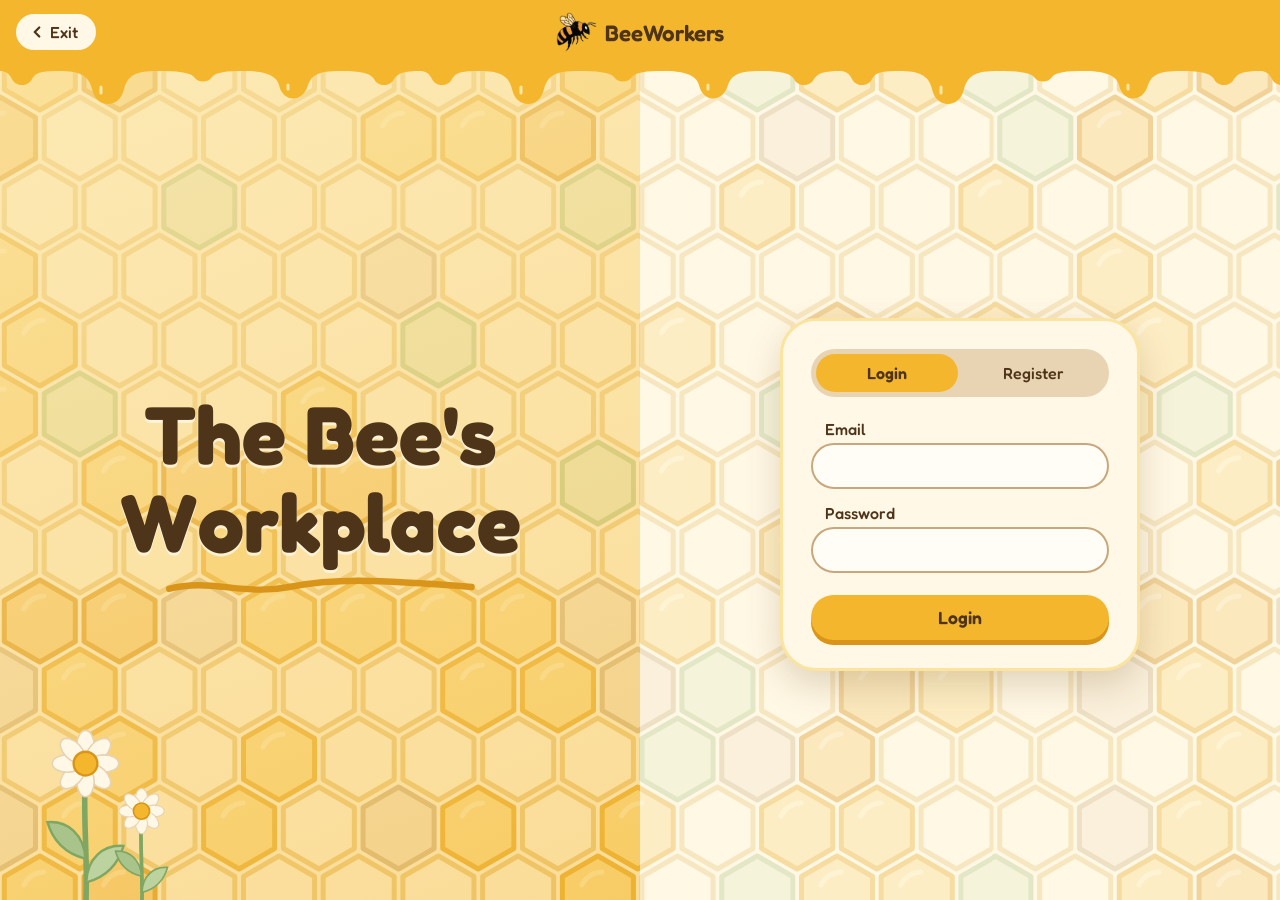
==== index.html @ f86e4fdc "Add BeeWorkers login page mockup Split login/register page with a honeycomb background, a header wit" ====
<!DOCTYPE html>
<html lang="en">
<head>
  <meta charset="UTF-8">
  <meta name="viewport" content="width=device-width, initial-scale=1.0">
  <title>BeeWorkers - Login</title>
  <link rel="preconnect" href="https://fonts.googleapis.com">
  <link rel="preconnect" href="https://fonts.gstatic.com" crossorigin>
  <link rel="stylesheet" href="https://fonts.googleapis.com/css2?family=Fredoka:wght@400;500;600;700&display=swap">
  <link rel="stylesheet" href="style.css">
  <script src="script.js" defer></script>
</head>
<body>
  <header class="site-header">
    <button type="button" class="exit" id="exit-button">
      <svg viewBox="0 0 24 24" width="18" height="18" aria-hidden="true"><path d="M15 6l-6 6 6 6" fill="none" stroke="currentColor" stroke-width="3" stroke-linecap="round" stroke-linejoin="round"/></svg>
      Exit
    </button>
    <div class="brand">
      <img src="images/bees/bee-1.png" alt="">
      <span>BeeWorkers</span>
    </div>
  </header>

  <main class="split">
    <section class="left">
      <img class="flower flower-a" src="images/flower.svg" alt="">
      <img class="flower flower-b" src="images/flower.svg" alt="">
      <div class="logo-text" id="logo-text">
        <h1 id="title" aria-label="The Bee's Workplace">
          <span class="line">The Bee's</span>
          <span class="line">Workplace</span>
        </h1>
        <svg class="underline" viewBox="0 0 400 24" aria-hidden="true" preserveAspectRatio="none">
          <path d="M6 14C60 2 100 22 160 12S270 4 394 12" pathLength="1"/>
        </svg>
      </div>
    </section>

    <section class="right">
      <div class="auth" id="auth">
        <input type="radio" name="tab" id="tab-login" checked>
        <input type="radio" name="tab" id="tab-register">

        <div class="tabs">
          <label for="tab-login">Login</label>
          <label for="tab-register">Register</label>
        </div>

        <form id="login-form">
          <label for="login-email">Email</label>
          <input type="email" id="login-email" autocomplete="email">

          <label for="login-password">Password</label>
          <input type="password" id="login-password" autocomplete="current-password">

          <button type="button" data-say="Welcome to the hive!">Login</button>
        </form>

        <form id="register-form">
          <label for="register-name">Name</label>
          <input type="text" id="register-name" autocomplete="name">

          <label for="register-email">Email</label>
          <input type="email" id="register-email" autocomplete="email">

          <label for="register-password">Password</label>
          <input type="password" id="register-password" autocomplete="new-password">

          <label for="register-confirm">Confirm Password</label>
          <input type="password" id="register-confirm" autocomplete="new-password">

          <button type="button" data-say="New worker bee!">Register</button>
        </form>
      </div>
    </section>
  </main>

  <!-- The flying bees are added here by script.js -->
  <div id="bee-layer" aria-hidden="true"></div>
</body>
</html>
---- style.css ----
:root {
  --honey: #f4b62c;
  --honey-deep: #d9951a;
  --honey-pale: #fbe3a0;
  --cream: #fff8e6;
  --brown: #c9a77c;
  --brown-pale: #e8d3b3;
  --ink: #4e3418;
  --sage: #a9c48a;
  --sage-deep: #5f8a45;
  --header-height: 64px;
  --font: "Fredoka", ui-rounded, "Arial Rounded MT Bold", "Trebuchet MS", sans-serif;
}

* {
  box-sizing: border-box;
}

body {
  margin: 0;
  min-height: 100vh;
  display: flex;
  flex-direction: column;
  font-family: var(--font);
  color: var(--ink);
  background: var(--cream) url("images/honeycomb.svg");
}

/* ---------- Header ---------- */
.site-header {
  position: relative;
  z-index: 3;
  flex: none;
  height: var(--header-height);
  display: flex;
  align-items: center;
  justify-content: center;
  padding-inline: 16px;
  background: var(--honey);
}

/* honey dripping off the bottom of the header */
.site-header::after {
  content: "";
  position: absolute;
  top: 100%;
  left: 0;
  right: 0;
  height: 44px;
  margin-top: -1px;
  background: url("images/honey-drip.svg") repeat-x;
  pointer-events: none;
}

.brand {
  display: flex;
  align-items: center;
  gap: 8px;
  font-size: 1.4rem;
  font-weight: 600;
}

.brand img {
  height: 40px;
  width: auto;
}

.exit {
  position: absolute;
  left: 16px;
  display: flex;
  align-items: center;
  gap: 4px;
  padding: 8px 18px 8px 12px;
  border: none;
  border-radius: 999px;
  background: var(--cream);
  color: var(--ink);
  font: 500 1rem var(--font);
  cursor: pointer;
  transition: background 0.2s, transform 0.2s;
}

.exit:hover {
  background: var(--brown-pale);
  transform: translateX(-2px);
}

/* ---------- Two halves ---------- */
.split {
  flex: 1;
  display: flex;
}

.left,
.right {
  position: relative;
  width: 50%;
  display: flex;
  align-items: center;
  justify-content: center;
  padding: 56px 24px 32px;
  overflow: hidden;
}

.left {
  background: linear-gradient(160deg, rgba(251, 227, 160, 0.72), rgba(244, 182, 44, 0.42));
}

.right {
  background: rgba(255, 248, 230, 0.62);
}

/* ---------- "The Bee's Workplace" ---------- */
.logo-text {
  position: relative;
  z-index: 2;
  text-align: center;
}

h1 {
  margin: 0;
  font-size: clamp(2.8rem, 6.4vw, 6rem);
  font-weight: 700;
  line-height: 1.08;
  text-shadow: 0 3px 0 rgba(255, 248, 230, 0.8);
}

.line {
  display: block;
  white-space: pre;
}

.letter {
  display: inline-block;
  animation: letter-in 1.2s cubic-bezier(0.22, 1, 0.36, 1) both;
  animation-delay: calc(var(--i) * 70ms + 300ms);
}

@keyframes letter-in {
  from {
    opacity: 0;
    color: var(--honey);
    filter: blur(8px);
    transform: translateY(0.55em) rotate(-10deg) scale(0.7);
  }
}

.underline {
  display: block;
  width: 78%;
  height: 22px;
  margin: 10px auto 0;
  overflow: visible;
}

.underline path {
  fill: none;
  stroke: var(--honey-deep);
  stroke-width: 7;
  stroke-linecap: round;
  stroke-dasharray: 1;
  animation: draw-line 1.1s ease-in-out 1.7s both;
}

@keyframes draw-line {
  from {
    stroke-dashoffset: 1;
  }
  to {
    stroke-dashoffset: 0;
  }
}

/* ---------- Flowers ---------- */
.flower {
  position: absolute;
  bottom: -14px;
  transform-origin: 50% 100%;
  pointer-events: none;
  animation: sway 5s ease-in-out infinite alternate;
}

.flower-a {
  left: 6%;
  height: 190px;
}

.flower-b {
  left: 17%;
  height: 130px;
  animation-delay: -2s;
}

@keyframes sway {
  from {
    transform: rotate(-4deg);
  }
  to {
    transform: rotate(5deg);
  }
}

/* ---------- Login / Register card ---------- */
.auth {
  position: relative;
  z-index: 2;
  width: min(360px, 100%);
  padding: 28px;
  border: 3px solid var(--honey-pale);
  border-radius: 36px;
  background: var(--cream);
  box-shadow: 0 14px 34px rgba(120, 82, 36, 0.22);
  animation: card-in 0.9s cubic-bezier(0.22, 1, 0.36, 1) 0.5s both;
}

@keyframes card-in {
  from {
    opacity: 0;
    transform: translateY(24px) scale(0.96);
  }
}

/* Radios stay focusable so the tabs work from the keyboard */
.auth > input[type="radio"] {
  position: absolute;
  opacity: 0;
  pointer-events: none;
}

.tabs {
  display: flex;
  gap: 4px;
  margin-bottom: 22px;
  padding: 5px;
  border-radius: 999px;
  background: var(--brown-pale);
}

.tabs label {
  flex: 1;
  padding: 9px;
  border-radius: 999px;
  font-weight: 500;
  text-align: center;
  cursor: pointer;
  transition: background 0.25s;
}

#tab-login:checked ~ .tabs label[for="tab-login"],
#tab-register:checked ~ .tabs label[for="tab-register"] {
  background: var(--honey);
  font-weight: 600;
}

#tab-login:focus-visible ~ .tabs label[for="tab-login"],
#tab-register:focus-visible ~ .tabs label[for="tab-register"] {
  outline: 3px solid var(--sage-deep);
  outline-offset: 2px;
}

form {
  display: none;
}

#tab-login:checked ~ #login-form,
#tab-register:checked ~ #register-form {
  display: block;
  animation: form-in 0.35s ease-out;
}

@keyframes form-in {
  from {
    opacity: 0;
    transform: translateY(8px);
  }
}

form label {
  display: block;
  margin: 0 0 4px 14px;
  font-weight: 500;
}

form input {
  display: block;
  width: 100%;
  padding: 11px 18px;
  margin-bottom: 14px;
  border: 2px solid var(--brown);
  border-radius: 999px;
  background: #fffdf6;
  color: var(--ink);
  font: 400 1rem var(--font);
  outline: none;
  transition: border-color 0.2s, box-shadow 0.2s;
}

form input:focus {
  border-color: var(--sage-deep);
  box-shadow: 0 0 0 4px rgba(169, 196, 138, 0.5);
}

form button {
  width: 100%;
  margin-top: 8px;
  padding: 12px;
  border: none;
  border-radius: 999px;
  background: var(--honey);
  box-shadow: 0 5px 0 var(--honey-deep);
  color: var(--ink);
  font: 600 1.1rem var(--font);
  cursor: pointer;
  transition: transform 0.15s, box-shadow 0.15s, background 0.15s;
}

form button:hover {
  background: #f8c548;
  transform: translateY(-2px);
  box-shadow: 0 7px 0 var(--honey-deep);
}

form button:active {
  transform: translateY(4px);
  box-shadow: 0 1px 0 var(--honey-deep);
}

button:focus-visible {
  outline: 3px solid var(--sage-deep);
  outline-offset: 3px;
}

/* ---------- Bees ----------
   The layer sits under the card and the header (z-index 1 vs 2 and 3),
   so a bee can never be drawn on top of a button or a field. */
#bee-layer {
  position: fixed;
  inset: 0;
  z-index: 1;
  overflow: hidden;
  pointer-events: none;
}

.bee {
  position: absolute;
  top: 0;
  left: 0;
  will-change: transform;
}

.bee-sprite {
  position: relative;
  width: 100%;
  height: 100%;
  cursor: pointer;
  pointer-events: auto;
  will-change: transform;
}

.bee-sprite img {
  position: absolute;
  inset: 0;
  width: 100%;
  height: 100%;
  user-select: none;
  -webkit-user-drag: none;
}

/* Wings pivot on their root. Speed comes from --flap, set per bee. */
.wing {
  will-change: transform;
  animation: var(--flap) linear infinite;
}

.wing-side {
  animation-name: flap-side;
}

.wing-top-left {
  animation-name: flap-top-left;
}

.wing-top-right {
  animation-name: flap-top-right;
}

/* A faint copy half a beat behind reads as motion blur */
.wing-ghost {
  opacity: 0.4;
  animation-delay: calc(var(--flap) / -2);
}

@keyframes flap-side {
  0%, 100% {
    transform: rotate(-24deg) scale(1, 1);
  }
  50% {
    transform: rotate(26deg) scale(1, 0.72);
  }
}

@keyframes flap-top-left {
  0%, 100% {
    transform: rotate(16deg) scaleX(1);
  }
  50% {
    transform: rotate(-22deg) scaleX(0.62);
  }
}

@keyframes flap-top-right {
  0%, 100% {
    transform: rotate(-16deg) scaleX(1);
  }
  50% {
    transform: rotate(22deg) scaleX(0.62);
  }
}

.bee-bubble {
  position: absolute;
  top: 0;
  left: 0;
  padding: 5px 12px;
  border: 2px solid var(--brown);
  border-radius: 999px;
  background: var(--cream);
  font-size: 0.95rem;
  font-weight: 500;
  white-space: nowrap;
  opacity: 0;
  transition: opacity 0.3s;
}

.bee-bubble.show {
  opacity: 1;
}

/* ---------- Small screens: stack the halves ---------- */
@media (max-width: 800px) {
  .split {
    flex-direction: column;
  }

  .left,
  .right {
    width: 100%;
  }

  .left {
    padding-block: 72px 48px;
  }

  .right {
    flex: 1;
  }

  .flower {
    display: none;
  }
}

/* ---------- Respect "reduce motion" ---------- */
@media (prefers-reduced-motion: reduce) {
  .letter,
  .underline path,
  .auth,
  .flower,
  .wing,
  #tab-login:checked ~ #login-form,
  #tab-register:checked ~ #register-form {
    animation: none;
  }

  .wing-ghost {
    display: none;
  }
}
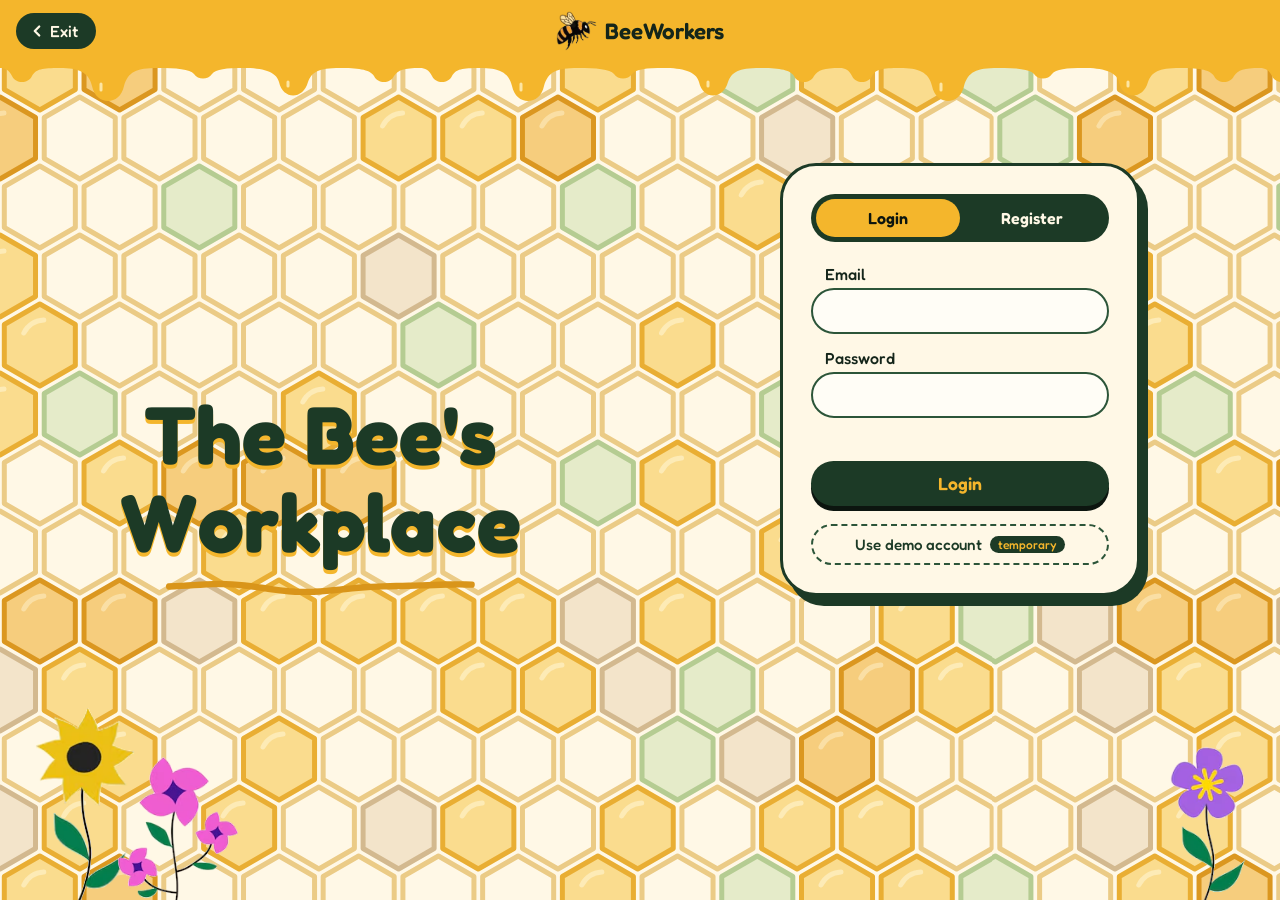
==== commit 91031c7a: "Add main, donations and fun facts pages with shared bee features - Login page: fewer bees entering f" ====
--- a/index.html
+++ b/index.html
@@ -8,9 +8,13 @@
   <link rel="preconnect" href="https://fonts.gstatic.com" crossorigin>
   <link rel="stylesheet" href="https://fonts.googleapis.com/css2?family=Fredoka:wght@400;500;600;700&display=swap">
   <link rel="stylesheet" href="style.css">
-  <script src="script.js" defer></script>
+  <script src="bees.js" defer></script>
+  <script src="login.js" defer></script>
 </head>
-<body>
+<body class="login-page">
+  <!-- Page transition: lifts away when the page opens (see style.css) -->
+  <div class="curtain" aria-hidden="true"><img src="images/bees/bee-1.png" alt=""><span>Login</span></div>
+
   <header class="site-header">
     <button type="button" class="exit" id="exit-button">
       <svg viewBox="0 0 24 24" width="18" height="18" aria-hidden="true"><path d="M15 6l-6 6 6 6" fill="none" stroke="currentColor" stroke-width="3" stroke-linecap="round" stroke-linejoin="round"/></svg>
@@ -24,9 +28,9 @@
 
   <main class="split">
     <section class="left">
-      <img class="flower flower-a" src="images/flower.svg" alt="">
-      <img class="flower flower-b" src="images/flower.svg" alt="">
-      <div class="logo-text" id="logo-text">
+      <img class="flower flower-a" src="images/flowers/flower-12.png" alt="">
+      <img class="flower flower-b" src="images/flowers/flower-4.png" alt="">
+      <div class="logo-text" id="logo-text" data-bee-avoid>
         <h1 id="title" aria-label="The Bee's Workplace">
           <span class="line">The Bee's</span>
           <span class="line">Workplace</span>
@@ -38,7 +42,8 @@
     </section>
 
     <section class="right">
-      <div class="auth" id="auth">
+      <img class="flower flower-c" src="images/flowers/flower-11.png" alt="">
+      <div class="auth" id="auth" data-bee-avoid>
         <input type="radio" name="tab" id="tab-login" checked>
         <input type="radio" name="tab" id="tab-register">
 
@@ -47,36 +52,47 @@
           <label for="tab-register">Register</label>
         </div>
 
-        <form id="login-form">
-          <label for="login-email">Email</label>
-          <input type="email" id="login-email" autocomplete="email">
+        <!-- login.js animates this box's height when switching tabs.
+             Each password field also gets a flower button that shows the password. -->
+        <div class="forms" id="forms">
+          <form id="login-form" class="active" novalidate>
+            <label for="login-email">Email</label>
+            <input type="email" id="login-email" name="login-email" autocomplete="email">
 
-          <label for="login-password">Password</label>
-          <input type="password" id="login-password" autocomplete="current-password">
+            <label for="login-password">Password</label>
+            <input type="password" id="login-password" name="login-password" autocomplete="current-password">
 
-          <button type="button" data-say="Welcome to the hive!">Login</button>
-        </form>
+            <p class="form-message" aria-live="polite"></p>
+            <button type="submit">Login</button>
+          </form>
 
-        <form id="register-form">
-          <label for="register-name">Name</label>
-          <input type="text" id="register-name" autocomplete="name">
+          <form id="register-form" novalidate>
+            <label for="register-name">Name</label>
+            <input type="text" id="register-name" name="register-name" autocomplete="name">
 
-          <label for="register-email">Email</label>
-          <input type="email" id="register-email" autocomplete="email">
+            <label for="register-email">Email</label>
+            <input type="email" id="register-email" name="register-email" autocomplete="email">
 
-          <label for="register-password">Password</label>
-          <input type="password" id="register-password" autocomplete="new-password">
+            <label for="register-password">Password</label>
+            <input type="password" id="register-password" name="register-password" autocomplete="new-password">
 
-          <label for="register-confirm">Confirm Password</label>
-          <input type="password" id="register-confirm" autocomplete="new-password">
+            <label for="register-confirm">Confirm Password</label>
+            <input type="password" id="register-confirm" name="register-confirm" autocomplete="new-password">
 
-          <button type="button" data-say="New worker bee!">Register</button>
-        </form>
+            <p class="form-message" aria-live="polite"></p>
+            <button type="submit">Register</button>
+          </form>
+        </div>
+
+        <!-- TEMPORARY: one-click mock account for testing. Remove before going live. -->
+        <button type="button" class="demo" id="demo-login">
+          Use demo account <span>temporary</span>
+        </button>
       </div>
     </section>
   </main>
 
-  <!-- The flying bees are added here by script.js -->
+  <!-- The flying bees are added here by bees.js -->
   <div id="bee-layer" aria-hidden="true"></div>
 </body>
 </html>
--- a/style.css
+++ b/style.css
@@ -5,7 +5,10 @@
   --cream: #fff8e6;
   --brown: #c9a77c;
   --brown-pale: #e8d3b3;
-  --ink: #4e3418;
+  --ink: #14251a;
+  --forest: #1c3a26;
+  --forest-light: #2c5539;
+  --night: #0c150f;
   --sage: #a9c48a;
   --sage-deep: #5f8a45;
   --header-height: 64px;
@@ -37,6 +40,7 @@
   justify-content: center;
   padding-inline: 16px;
   background: var(--honey);
+  border-bottom: 3px solid var(--forest);
 }
 
 /* honey dripping off the bottom of the header */
@@ -74,16 +78,34 @@
   padding: 8px 18px 8px 12px;
   border: none;
   border-radius: 999px;
-  background: var(--cream);
-  color: var(--ink);
+  background: var(--forest);
+  color: var(--cream);
   font: 500 1rem var(--font);
   cursor: pointer;
-  transition: background 0.2s, transform 0.2s;
+  transition: background 0.2s, color 0.2s;
 }
 
 .exit:hover {
-  background: var(--brown-pale);
-  transform: translateX(-2px);
+  background: var(--night);
+  color: var(--honey);
+  animation: exit-pop 0.45s cubic-bezier(0.34, 1.56, 0.64, 1) forwards;
+}
+
+.exit:active {
+  animation: none;
+  transform: scale(0.95);
+}
+
+@keyframes exit-pop {
+  0% {
+    transform: scale(1);
+  }
+  55% {
+    transform: scale(1.16);
+  }
+  100% {
+    transform: scale(1.09);
+  }
 }
 
 /* ---------- Two halves ---------- */
@@ -103,12 +125,11 @@
   overflow: hidden;
 }
 
-.left {
-  background: linear-gradient(160deg, rgba(251, 227, 160, 0.72), rgba(244, 182, 44, 0.42));
-}
-
+/* The card is pinned by its top edge, so switching to the taller Register
+   form only grows it downwards and the tabs stay exactly where they are */
 .right {
-  background: rgba(255, 248, 230, 0.62);
+  align-items: flex-start;
+  padding-top: clamp(56px, 11vh, 120px);
 }
 
 /* ---------- "The Bee's Workplace" ---------- */
@@ -123,7 +144,8 @@
   font-size: clamp(2.8rem, 6.4vw, 6rem);
   font-weight: 700;
   line-height: 1.08;
-  text-shadow: 0 3px 0 rgba(255, 248, 230, 0.8);
+  color: var(--forest);
+  text-shadow: 0 4px 0 var(--honey);
 }
 
 .line {
@@ -133,8 +155,25 @@
 
 .letter {
   display: inline-block;
-  animation: letter-in 1.2s cubic-bezier(0.22, 1, 0.36, 1) both;
-  animation-delay: calc(var(--i) * 70ms + 300ms);
+  /* Fly in, then keep gently rocking in place, rippling letter by letter */
+  animation:
+    letter-in 1.2s cubic-bezier(0.22, 1, 0.36, 1) both,
+    letter-float 4.2s ease-in-out infinite;
+  animation-delay:
+    calc(var(--i) * 70ms + 300ms),
+    calc(var(--i) * 70ms + 1500ms);
+}
+
+@keyframes letter-float {
+  0%, 100% {
+    transform: translateY(0) rotate(0deg);
+  }
+  25% {
+    transform: translateY(-0.07em) rotate(-4deg);
+  }
+  75% {
+    transform: translateY(0.03em) rotate(3deg);
+  }
 }
 
 @keyframes letter-in {
@@ -182,14 +221,20 @@
 }
 
 .flower-a {
-  left: 6%;
-  height: 190px;
+  left: 5%;
+  height: 210px;
 }
 
 .flower-b {
-  left: 17%;
-  height: 130px;
+  left: 18%;
+  height: 160px;
   animation-delay: -2s;
+}
+
+.flower-c {
+  right: 5%;
+  height: 170px;
+  animation-delay: -3.5s;
 }
 
 @keyframes sway {
@@ -207,10 +252,10 @@
   z-index: 2;
   width: min(360px, 100%);
   padding: 28px;
-  border: 3px solid var(--honey-pale);
+  border: 3px solid var(--forest);
   border-radius: 36px;
   background: var(--cream);
-  box-shadow: 0 14px 34px rgba(120, 82, 36, 0.22);
+  box-shadow: 8px 10px 0 var(--forest);
   animation: card-in 0.9s cubic-bezier(0.22, 1, 0.36, 1) 0.5s both;
 }
 
@@ -229,50 +274,121 @@
 }
 
 .tabs {
-  display: flex;
-  gap: 4px;
+  position: relative;
+  display: flex;
   margin-bottom: 22px;
   padding: 5px;
   border-radius: 999px;
-  background: var(--brown-pale);
+  background: var(--forest);
+}
+
+/* The honey pill slides between the two tabs */
+.tabs::before {
+  content: "";
+  position: absolute;
+  top: 5px;
+  bottom: 5px;
+  left: 5px;
+  width: calc(50% - 5px);
+  border-radius: 999px;
+  background: var(--honey);
+  transition: transform 0.45s cubic-bezier(0.65, 0, 0.35, 1);
+}
+
+#tab-register:checked ~ .tabs::before {
+  transform: translateX(100%);
 }
 
 .tabs label {
+  position: relative;
   flex: 1;
   padding: 9px;
   border-radius: 999px;
-  font-weight: 500;
+  color: var(--cream);
+  font-weight: 600;
   text-align: center;
   cursor: pointer;
-  transition: background 0.25s;
+  transition: color 0.35s;
 }
 
 #tab-login:checked ~ .tabs label[for="tab-login"],
 #tab-register:checked ~ .tabs label[for="tab-register"] {
-  background: var(--honey);
-  font-weight: 600;
+  color: var(--night);
 }
 
 #tab-login:focus-visible ~ .tabs label[for="tab-login"],
 #tab-register:focus-visible ~ .tabs label[for="tab-register"] {
-  outline: 3px solid var(--sage-deep);
+  outline: 3px solid var(--honey-deep);
   outline-offset: 2px;
 }
 
-form {
+/* Room around the forms so focus rings and button shadows aren't clipped
+   while login.js animates the box's height */
+.forms {
+  margin: -6px -6px -12px;
+  padding: 6px 6px 12px;
+}
+
+/* login.js moves "active" between the forms and animates the switch */
+.forms > form {
   display: none;
 }
 
-#tab-login:checked ~ #login-form,
-#tab-register:checked ~ #register-form {
+.forms > form.active {
   display: block;
-  animation: form-in 0.35s ease-out;
-}
-
-@keyframes form-in {
-  from {
+}
+
+.form-message {
+  min-height: 1.3em;
+  margin: -4px 0 6px 14px;
+  font-size: 0.92rem;
+  font-weight: 500;
+  color: #b3261e;
+}
+
+.form-message[data-kind="ok"] {
+  color: var(--forest-light);
+}
+
+/* TEMPORARY demo login */
+.demo {
+  display: flex;
+  align-items: center;
+  justify-content: center;
+  gap: 8px;
+  width: 100%;
+  margin-top: 18px;
+  padding: 9px 12px;
+  border: 2px dashed var(--forest-light);
+  border-radius: 999px;
+  background: none;
+  color: var(--forest);
+  font: 500 0.95rem var(--font);
+  cursor: pointer;
+  transition: background 0.2s;
+}
+
+.demo:hover {
+  background: var(--honey-pale);
+}
+
+.demo span {
+  padding: 1px 8px;
+  border-radius: 999px;
+  background: var(--forest);
+  color: var(--honey);
+  font-size: 0.75rem;
+}
+
+/* Logged in: the card flies off before the main page opens */
+.auth.leaving {
+  animation: card-out 0.7s cubic-bezier(0.55, 0, 0.75, 0.2) 0.2s forwards;
+}
+
+@keyframes card-out {
+  to {
     opacity: 0;
-    transform: translateY(8px);
+    transform: translateY(-30px) scale(0.92);
   }
 }
 
@@ -287,7 +403,7 @@
   width: 100%;
   padding: 11px 18px;
   margin-bottom: 14px;
-  border: 2px solid var(--brown);
+  border: 2px solid var(--forest-light);
   border-radius: 999px;
   background: #fffdf6;
   color: var(--ink);
@@ -297,37 +413,151 @@
 }
 
 form input:focus {
-  border-color: var(--sage-deep);
-  box-shadow: 0 0 0 4px rgba(169, 196, 138, 0.5);
-}
-
-form button {
+  border-color: var(--night);
+  box-shadow: 0 0 0 4px rgba(244, 182, 44, 0.55);
+}
+
+/* ---------- Password flower: a bud that blooms to show the password ---------- */
+.password-field {
+  position: relative;
+  margin-bottom: 14px;
+}
+
+.password-field input {
+  margin-bottom: 0;
+  padding-right: 52px;
+}
+
+.peek {
+  position: absolute;
+  top: 50%;
+  right: 8px;
+  width: 36px;
+  height: 36px;
+  margin-top: -18px;
+  padding: 0;
+  border: none;
+  border-radius: 50%;
+  background: none;
+  cursor: pointer;
+  /* Hidden until the field is in use */
+  opacity: 0;
+  transform: scale(0.3);
+  pointer-events: none;
+  transition: opacity 0.25s, transform 0.4s cubic-bezier(0.34, 1.56, 0.64, 1);
+}
+
+.password-field:focus-within .peek,
+.password-field.has-text .peek {
+  opacity: 1;
+  transform: scale(1);
+  pointer-events: auto;
+}
+
+.peek svg {
+  display: block;
+  width: 100%;
+  height: 100%;
+  overflow: visible;
+}
+
+.peek svg * {
+  transform-box: view-box;
+  transform-origin: 16px 16px;
+}
+
+.peek .petal {
+  fill: #ec5f9f;
+  stroke: var(--forest);
+  stroke-width: 1.2;
+  /* Bud: petals folded together, pointing up */
+  transform: rotate(var(--bud)) scale(0.55);
+  transition: transform 0.55s cubic-bezier(0.34, 1.4, 0.64, 1);
+  transition-delay: calc(var(--n) * 30ms);
+}
+
+.peek .middle {
+  fill: var(--honey);
+  stroke: var(--forest);
+  stroke-width: 1.2;
+  transform: scale(0);
+  transition: transform 0.35s cubic-bezier(0.34, 1.56, 0.64, 1);
+}
+
+.peek .sepal,
+.peek .stem {
+  transition: opacity 0.3s, transform 0.4s;
+}
+
+.peek .sepal {
+  fill: var(--sage-deep);
+  stroke: var(--forest);
+  stroke-width: 1.2;
+}
+
+.peek .stem {
+  fill: none;
+  stroke: var(--forest);
+  stroke-width: 2;
+  stroke-linecap: round;
+}
+
+/* In bloom: petals open all the way round, centre pops in */
+.peek[aria-pressed="true"] .petal {
+  transform: rotate(var(--open)) scale(1);
+}
+
+.peek[aria-pressed="true"] .middle {
+  transform: scale(1);
+  transition-delay: 0.2s;
+}
+
+.peek[aria-pressed="true"] .sepal,
+.peek[aria-pressed="true"] .stem {
+  opacity: 0;
+  transform: scale(0.6);
+}
+
+.peek:hover svg {
+  animation: bud-wiggle 0.6s ease-in-out;
+}
+
+@keyframes bud-wiggle {
+  25% {
+    transform: rotate(-10deg);
+  }
+  75% {
+    transform: rotate(8deg);
+  }
+}
+
+form > button {
   width: 100%;
   margin-top: 8px;
   padding: 12px;
   border: none;
   border-radius: 999px;
-  background: var(--honey);
-  box-shadow: 0 5px 0 var(--honey-deep);
-  color: var(--ink);
+  background: var(--forest);
+  box-shadow: 0 5px 0 var(--night);
+  color: var(--honey);
   font: 600 1.1rem var(--font);
   cursor: pointer;
   transition: transform 0.15s, box-shadow 0.15s, background 0.15s;
 }
 
-form button:hover {
-  background: #f8c548;
+form > button:hover {
+  background: var(--forest-light);
   transform: translateY(-2px);
-  box-shadow: 0 7px 0 var(--honey-deep);
-}
-
-form button:active {
+  box-shadow: 0 7px 0 var(--night);
+}
+
+form > button:active {
   transform: translateY(4px);
-  box-shadow: 0 1px 0 var(--honey-deep);
+  box-shadow: 0 1px 0 var(--night);
 }
 
 button:focus-visible {
-  outline: 3px solid var(--sage-deep);
+  outline: 3px solid var(--honey-deep);
   outline-offset: 3px;
 }
 
@@ -423,7 +653,7 @@
   top: 0;
   left: 0;
   padding: 5px 12px;
-  border: 2px solid var(--brown);
+  border: 2px solid var(--forest);
   border-radius: 999px;
   background: var(--cream);
   font-size: 0.95rem;
@@ -465,15 +695,212 @@
 @media (prefers-reduced-motion: reduce) {
   .letter,
   .underline path,
+  .exit:hover,
   .auth,
   .flower,
   .wing,
-  #tab-login:checked ~ #login-form,
-  #tab-register:checked ~ #register-form {
+  .peek:hover svg {
     animation: none;
+  }
+
+  .tabs::before,
+  .peek,
+  .peek svg * {
+    transition: none;
   }
 
   .wing-ghost {
     display: none;
   }
 }
+
+/* ---------- Page transition curtain ----------
+   Covers the page when it opens, then lifts away (with a honey drip on its edge).
+   bees.js adds .closing to drop it again before going to another page. */
+.curtain {
+  position: fixed;
+  inset: 0;
+  z-index: 1000;
+  display: flex;
+  flex-direction: column;
+  align-items: center;
+  justify-content: center;
+  gap: 10px;
+  background: var(--honey);
+  pointer-events: none;
+  animation: curtain-lift 0.6s cubic-bezier(0.7, 0, 0.3, 1) 0.12s both;
+}
+
+.curtain::before {
+  content: "";
+  position: absolute;
+  inset: 0;
+  background: url("images/honeycomb.svg");
+  opacity: 0.3;
+}
+
+.curtain::after {
+  content: "";
+  position: absolute;
+  top: 100%;
+  left: 0;
+  right: 0;
+  height: 44px;
+  margin-top: -1px;
+  background: url("images/honey-drip.svg") repeat-x;
+}
+
+.curtain img {
+  position: relative;
+  width: 96px;
+  animation: curtain-bee 0.5s ease-in-out infinite alternate;
+}
+
+.curtain span {
+  position: relative;
+  padding: 6px 28px 10px;
+  border: 3px solid var(--forest);
+  border-radius: 999px;
+  background: var(--cream);
+  box-shadow: 6px 7px 0 var(--forest);
+  color: var(--forest);
+  font: 700 clamp(1.8rem, 4.5vw, 3rem) var(--font);
+}
+
+.curtain.closing {
+  pointer-events: auto;
+  animation: curtain-drop 0.42s cubic-bezier(0.6, 0, 0.4, 1) forwards;
+}
+
+@keyframes curtain-lift {
+  from {
+    transform: none;
+  }
+  to {
+    transform: translateY(calc(-100% - 50px));
+  }
+}
+
+@keyframes curtain-drop {
+  from {
+    transform: translateY(calc(-100% - 50px));
+  }
+  to {
+    transform: none;
+  }
+}
+
+@keyframes curtain-bee {
+  from {
+    transform: translateY(-6px) rotate(-6deg);
+  }
+  to {
+    transform: translateY(6px) rotate(6deg);
+  }
+}
+
+@media (prefers-reduced-motion: reduce) {
+  .curtain {
+    display: none;
+  }
+}
+
+/* ---------- "Fun Facts" pop-out from a clicked bee (bees.js) ---------- */
+.facts-pop {
+  position: fixed;
+  top: 0;
+  left: 0;
+  z-index: 60;
+  display: flex;
+  align-items: center;
+  gap: 4px;
+  overflow: hidden;
+  padding: 6px 6px 10px 8px;
+  border: 3px solid var(--forest);
+  border-radius: 22px;
+  background: var(--honey);
+  box-shadow: 5px 6px 0 var(--forest);
+  opacity: 0;
+  pointer-events: none;
+  transform: scale(0.5) rotate(-6deg);
+  transition: opacity 0.2s, transform 0.4s cubic-bezier(0.34, 1.56, 0.64, 1);
+}
+
+.facts-pop.show {
+  opacity: 1;
+  pointer-events: auto;
+  transform: none;
+}
+
+.facts-pop a {
+  display: flex;
+  align-items: center;
+  gap: 8px;
+  padding: 6px 12px;
+  border-radius: 16px;
+  color: var(--night);
+  font-size: 1.25rem;
+  font-weight: 700;
+  text-decoration: none;
+}
+
+.facts-pop a:hover {
+  background: var(--honey-pale);
+}
+
+.facts-pop.show svg {
+  animation: arrow-nudge 0.7s ease-in-out infinite alternate;
+}
+
+@keyframes arrow-nudge {
+  to {
+    transform: translateX(5px);
+  }
+}
+
+.facts-pop button {
+  width: 30px;
+  height: 30px;
+  padding: 0;
+  border: 2px solid var(--forest);
+  border-radius: 50%;
+  background: var(--cream);
+  color: var(--forest);
+  font: 700 1.1rem/1 var(--font);
+  cursor: pointer;
+}
+
+/* Runs down until the bee takes you there */
+.facts-timer {
+  position: absolute;
+  left: 0;
+  bottom: 0;
+  height: 5px;
+  width: 100%;
+  background: var(--forest);
+  transform-origin: left;
+}
+
+.facts-pop.show .facts-timer {
+  animation: facts-countdown 4s linear forwards;
+}
+
+@keyframes facts-countdown {
+  to {
+    transform: scaleX(0);
+  }
+}
+
+@media (prefers-reduced-motion: reduce) {
+  .facts-pop {
+    transition: none;
+  }
+
+  .facts-pop.show svg {
+    animation: none;
+  }
+
+  .facts-pop.show .facts-timer {
+    animation-duration: 6s;
+  }
+}
